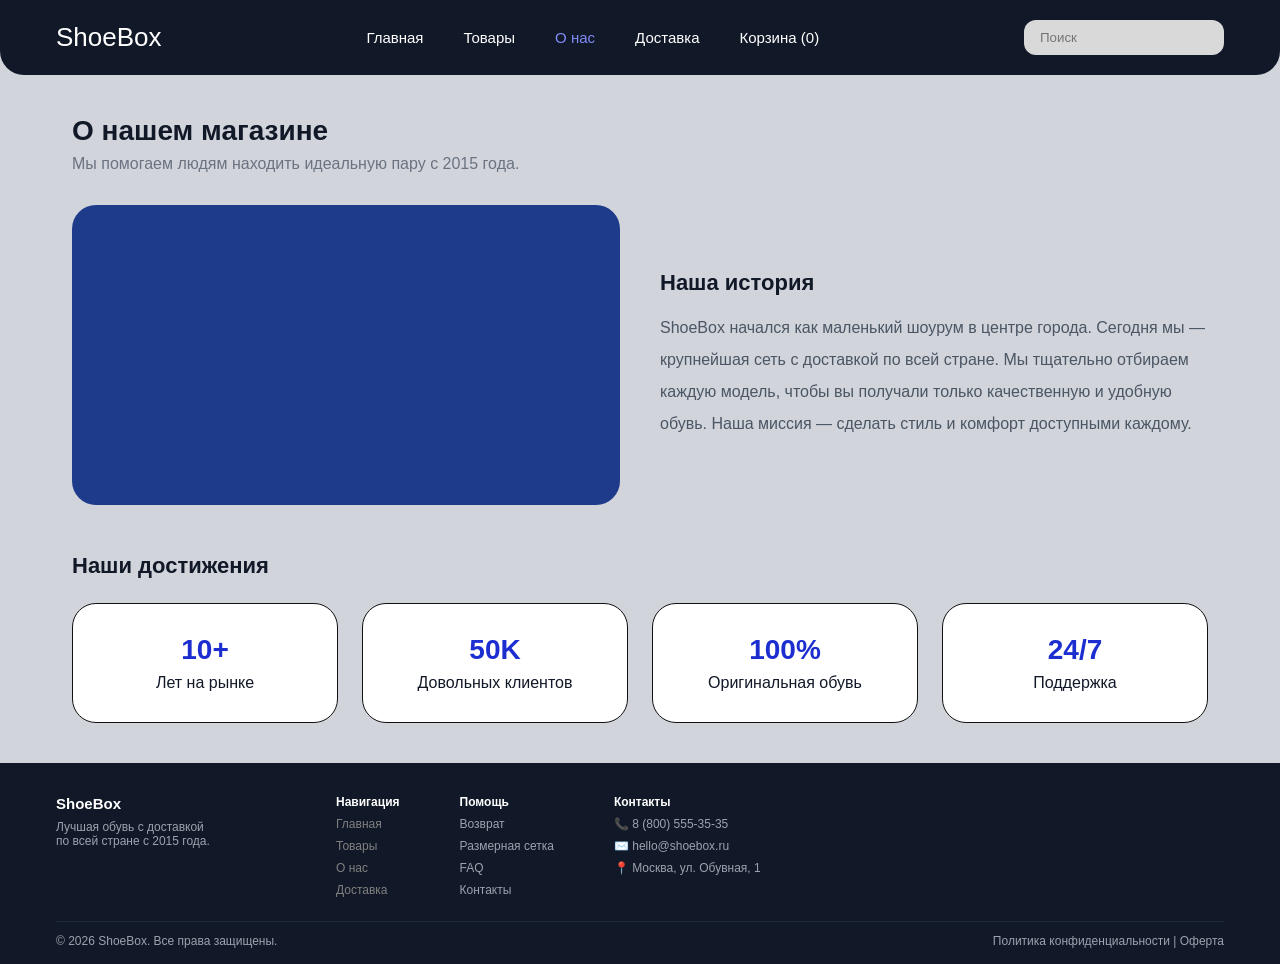
==== about.html @ 84747a0d "Добавлена страница о нас" ====
<!DOCTYPE html>
<html lang="ru">
<head>
<meta charset="UTF-8">
<meta name="viewport" content="width=device-width, initial-scale=1">
<title>ShoeBox — О нас</title>
<link rel="stylesheet" href="style.css">
</head>
<body>
<header>
  <a href="index.html" class="logo">ShoeBox</a>
  <nav>
    <a href="index.html" class="">Главная</a>
    <a href="shop.html" class="">Товары</a>
    <a href="about.html" class="active">О нас</a>
    <a href="delivery.html" class="">Доставка</a>
    <a href="cart.html" class="">Корзина (<span id="count">0</span>)</a>
  </nav>
  <input type="text" placeholder="Поиск">
</header>
<main>
<h1>О нашем магазине</h1>
<p class="sub">Мы помогаем людям находить идеальную пару с 2015 года.</p>
<div class="about">
  <div class="photo"></div>
  <div>
    <h3 style="font-size:22px;margin-bottom:16px">Наша история</h3>
    <p style="color:#4b5563;line-height:2">ShoeBox начался как маленький шоурум в центре города. Сегодня мы — крупнейшая сеть с доставкой по всей стране. Мы тщательно отбираем каждую модель, чтобы вы получали только качественную и удобную обувь. Наша миссия — сделать стиль и комфорт доступными каждому.</p>
  </div>
</div>
<h2 style="font-weight:700;font-size:22px">Наши достижения</h2>
<div class="grid4">
  <div class="stat"><b>10+</b>Лет на рынке</div>
  <div class="stat"><b>50K</b>Довольных клиентов</div>
  <div class="stat"><b>100%</b>Оригинальная обувь</div>
  <div class="stat"><b>24/7</b>Поддержка</div>
</div>
</main>
<footer>
  <div class="fcols">
    <div style="min-width:220px"><b style="font-size:15px">ShoeBox</b><span>Лучшая обувь с доставкой<br>по всей стране с 2015 года.</span></div>
    <div><b>Навигация</b><a href="index.html">Главная</a><a href="shop.html">Товары</a><a href="about.html">О нас</a><a href="delivery.html">Доставка</a></div>
    <div><b>Помощь</b><span>Возврат</span><span>Размерная сетка</span><span>FAQ</span><span>Контакты</span></div>
    <div><b>Контакты</b><span>📞 8 (800) 555-35-35</span><span>✉️ hello@shoebox.ru</span><span>📍 Москва, ул. Обувная, 1</span></div>
  </div>
  <div class="bottom">
    <span>© 2026 ShoeBox. Все права защищены.</span>
    <span>Политика конфиденциальности | Оферта</span>
  </div>
</footer>
<script src="script.js"></script>
</body>
</html>
---- style.css ----
* {
  box-sizing: border-box;
  margin: 0;
  padding: 0;
}

body {
  font-family: Inter, Arial, sans-serif;
  background: #d1d5db;
  color: #111827;
}

a {
  color: inherit;
  text-decoration: none;
}

/* шапка */
header {
  background: #111827;
  border-radius: 0 0 24px 24px;
  padding: 20px 56px;
  display: flex;
  align-items: center;
  justify-content: space-between;
  gap: 20px;
  flex-wrap: wrap;
}

.logo {
  color: #fff;
  font-size: 26px;
}

nav {
  display: flex;
  gap: 40px;
}

nav a {
  color: #fff;
  font-size: 15px;
}

nav a.active {
  color: #818cf8;
}

header input {
  background: #d9d9d9;
  border: 0;
  border-radius: 12px;
  padding: 10px 16px;
  width: 200px;
}

main {
  max-width: 1200px;
  margin: 0 auto;
  padding: 40px 32px;
  min-height: 70vh;
}

h1 {
  font-size: 28px;
  margin-bottom: 8px;
}

h2 {
  font-size: 26px;
  font-weight: 400;
  margin: 48px 0 24px;
}

.sub {
  color: #6b7280;
  margin-bottom: 32px;
}

/* общие блоки */
.card {
  background: #f3f4f6;
  border: 1px solid #111;
  border-radius: 14px;
  padding: 24px;
}

.grid3 {
  display: grid;
  grid-template-columns: repeat(3, 1fr);
  gap: 24px;
}

.grid4 {
  display: grid;
  grid-template-columns: repeat(4, 1fr);
  gap: 24px;
}

.emoji {
  font-size: 72px;
  text-align: center;
}

.center {
  text-align: center;
}

.btn {
  background: #4b5563;
  color: #fff;
  border: 0;
  border-radius: 14px;
  padding: 18px 52px;
  font-size: 16px;
  cursor: pointer;
  display: inline-block;
}

.buy {
  background: #6366f1;
  color: #fff;
  border: 0;
  border-radius: 14px;
  padding: 10px 18px;
  font-weight: 700;
  font-size: 13px;
  cursor: pointer;
}

.price {
  color: #2563eb;
  font-weight: 700;
  font-size: 18px;
}

/* главная */

.new {
  background: #fff;
  padding: 30px;
  display: flex;
  justify-content: space-between;
  align-items: center;
  gap: 20px;
  flex-wrap: wrap;
}

.new h1 {
  font-size: 44px;
}

.new p {
  font-size: 12px;
  color: #374151;
  margin: 12px 0 60px;
}

.pop {
  display: flex;
  justify-content: space-between;
  align-items: flex-end;
}
.card-center img{
  width: 100px;
}


.shop {
  display: grid;
  grid-template-columns: 220px 1fr;
  gap: 24px;
  align-items: start;
}

.filters {
  background: #fff;
  border-radius: 20px;
  padding: 20px;
}

.filters h3 {
  margin: 18px 0 10px;
  font-size: 14px;
}

.filters label {
  display: block;
  font-size: 12px;
  margin: 6px 0;
}

.filters input[type=number] {
  width: 48%;
  padding: 8px;
  border: 1px solid #e5e7eb;
  border-radius: 8px;
  background: #f3f4f6;
}

.filters button {
  width: 100%;
  margin-top: 20px;
  padding: 14px;
}

.product {
  background: #fff;
  border-radius: 20px;
  padding: 16px;
}

.product .pic {
  background: #f3f4f6;
  height: 160px;
  display: flex;
  align-items: center;
  justify-content: center;
  font-size: 70px;
  margin-bottom: 12px;
}

.product p {
  font-size: 12px;
  color: #6b7280;
  margin: 10px 0;
}

.product button {
  width: 100%;
  background: #f3f4f6;
  border: 0;
  border-radius: 12px;
  padding: 12px;
  font-weight: 700;
  cursor: pointer;
}


.about {
  display: grid;
  grid-template-columns: 1fr 1fr;
  gap: 40px;
  align-items: center;
}

.about .photo {
  background: #1e3a8a;
  border-radius: 24px;
  height: 300px;
  display: flex;
  align-items: center;
  justify-content: center;
  font-size: 90px;
}

.stat {
  background: #fff;
  border: 1px solid #111;
  border-radius: 24px;
  padding: 30px 10px;
  text-align: center;
}

.stat b {
  display: block;
  color: #1d2ed1;
  font-size: 28px;
  margin-bottom: 8px;
}
* {
    box-sizing: border-box;
    margin: 0;
    padding: 0;
}

body {
    font-family: Inter, Arial, sans-serif;
    background: #d1d5db;
    color: #111827;
}

a {
    color: grey;
    text-decoration: none;
}


header {
    background: #111827;
    border-radius: 0 0 24px 24px;
    padding: 20px 56px;
    display: flex;
    align-items: center;
    justify-content: space-between;
    gap: 20px;
    flex-wrap: wrap;
}

.logo {
    color: #fff;
    font-size: 26px;
}

nav {
    display: flex;
    gap: 40px;
}

nav a {
    color: #fff;
    font-size: 15px;
}

nav a.active {
    color: #818cf8;
}

header input {
    background: #d9d9d9;
    border: 0;
    border-radius: 12px;
    padding: 10px 16px;
    width: 200px;
}

main {
    max-width: 1200px;
    margin: 0 auto;
    padding: 40px 32px;
    min-height: 70vh;
}

h1 {
    font-size: 28px;
    margin-bottom: 8px;
}

h2 {
    font-size: 26px;
    font-weight: 400;
    margin: 48px 0 24px;
}

.sub {
    color: #6b7280;
    margin-bottom: 32px;
}


.card {
    background: #f3f4f6;
    border: 1px solid #111;
    border-radius: 14px;
    padding: 24px;
}

.grid3 {
    display: grid;
    grid-template-columns: repeat(3, 1fr);
    gap: 24px;
}

.grid4 {
    display: grid;
    grid-template-columns: repeat(4, 1fr);
    gap: 24px;
}

.emoji {
    font-size: 72px;
    text-align: center;
}

.center {
    text-align: center;
}

.btn {
    background: #4b5563;
    color: #fff;
    border: 0;
    border-radius: 14px;
    padding: 18px 52px;
    font-size: 16px;
    cursor: pointer;
    display: inline-block;
}

.buy {
    background: #6366f1;
    color: #fff;
    border: 0;
    border-radius: 14px;
    padding: 10px 18px;
    font-weight: 700;
    font-size: 13px;
    cursor: pointer;
}

.price {
    color: #2563eb;
    font-weight: 700;
    font-size: 18px;
}

footer {
    background: #111827;
    color: #9ca3af;
    padding: 32px 56px 16px;
    font-size: 12px;
}

.fcols {
    display: flex;
    gap: 60px;
    flex-wrap: wrap;
}

.fcols div {
    display: flex;
    flex-direction: column;
    gap: 8px;
}

.fcols b {
    color: #fff;
}

.bottom {
    border-top: 1px solid #1f2937;
    margin-top: 24px;
    padding-top: 12px;
    display: flex;
    justify-content: space-between;
}
.about {
  display: grid;
  grid-template-columns: 1fr 1fr;
  gap: 40px;
  align-items: center;
}

.about .photo {
  background: #1e3a8a;
  border-radius: 24px;
  height: 300px;
  display: flex;
  align-items: center;
  justify-content: center;
  font-size: 90px;
}

.stat {
  background: #fff;
  border: 1px solid #111;
  border-radius: 24px;
  padding: 30px 10px;
  text-align: center;
}

.stat b {
  display: block;
  color: #1d2ed1;
  font-size: 28px;
  margin-bottom: 8px;
}
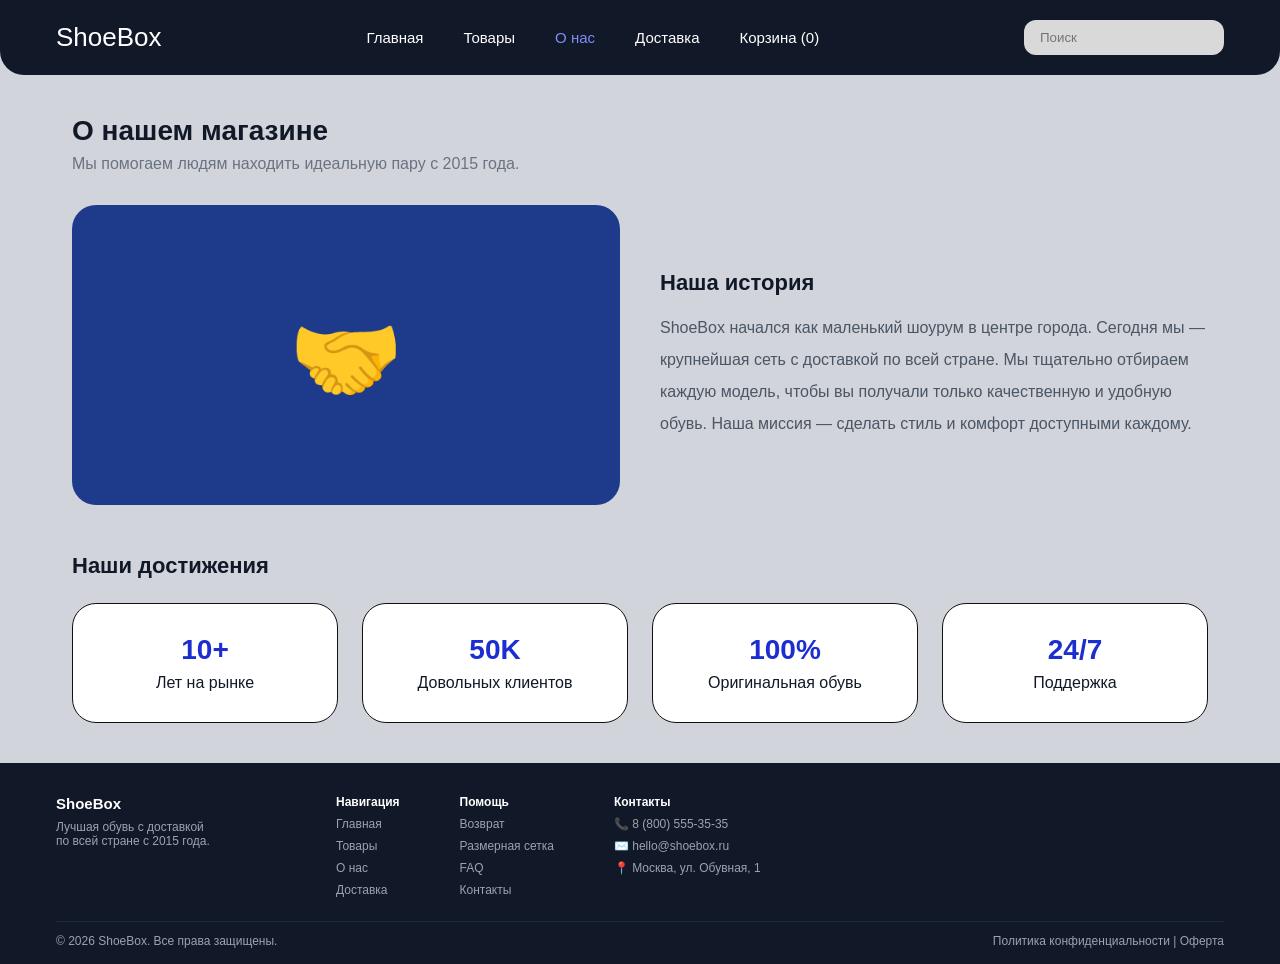
==== commit f99cdfde: "все без  картинок" ====
--- a/about.html
+++ b/about.html
@@ -22,7 +22,7 @@
 <h1>О нашем магазине</h1>
 <p class="sub">Мы помогаем людям находить идеальную пару с 2015 года.</p>
 <div class="about">
-  <div class="photo"></div>
+  <div class="photo">🤝</div>
   <div>
     <h3 style="font-size:22px;margin-bottom:16px">Наша история</h3>
     <p style="color:#4b5563;line-height:2">ShoeBox начался как маленький шоурум в центре города. Сегодня мы — крупнейшая сеть с доставкой по всей стране. Мы тщательно отбираем каждую модель, чтобы вы получали только качественную и удобную обувь. Наша миссия — сделать стиль и комфорт доступными каждому.</p>
--- a/style.css
+++ b/style.css
@@ -1,468 +1,74 @@
-* {
-  box-sizing: border-box;
-  margin: 0;
-  padding: 0;
-}
-
-body {
-  font-family: Inter, Arial, sans-serif;
-  background: #d1d5db;
-  color: #111827;
-}
-
-a {
-  color: inherit;
-  text-decoration: none;
-}
+* { box-sizing: border-box; margin: 0; padding: 0; }
+body { font-family: Inter, Arial, sans-serif; background: #d1d5db; color: #111827; }
+a { color: inherit; text-decoration: none; }
 
 /* шапка */
-header {
-  background: #111827;
-  border-radius: 0 0 24px 24px;
-  padding: 20px 56px;
-  display: flex;
-  align-items: center;
-  justify-content: space-between;
-  gap: 20px;
-  flex-wrap: wrap;
-}
+header { background: #111827; border-radius: 0 0 24px 24px; padding: 20px 56px; display: flex; align-items: center; justify-content: space-between; gap: 20px; flex-wrap: wrap; }
+.logo { color: #fff; font-size: 26px; }
+nav { display: flex; gap: 40px; }
+nav a { color: #fff; font-size: 15px; }
+nav a.active { color: #818cf8; }
+header input { background: #d9d9d9; border: 0; border-radius: 12px; padding: 10px 16px; width: 200px; }
 
-.logo {
-  color: #fff;
-  font-size: 26px;
-}
-
-nav {
-  display: flex;
-  gap: 40px;
-}
-
-nav a {
-  color: #fff;
-  font-size: 15px;
-}
-
-nav a.active {
-  color: #818cf8;
-}
-
-header input {
-  background: #d9d9d9;
-  border: 0;
-  border-radius: 12px;
-  padding: 10px 16px;
-  width: 200px;
-}
-
-main {
-  max-width: 1200px;
-  margin: 0 auto;
-  padding: 40px 32px;
-  min-height: 70vh;
-}
-
-h1 {
-  font-size: 28px;
-  margin-bottom: 8px;
-}
-
-h2 {
-  font-size: 26px;
-  font-weight: 400;
-  margin: 48px 0 24px;
-}
-
-.sub {
-  color: #6b7280;
-  margin-bottom: 32px;
-}
+main { max-width: 1200px; margin: 0 auto; padding: 40px 32px; min-height: 70vh; }
+h1 { font-size: 28px; margin-bottom: 8px; }
+h2 { font-size: 26px; font-weight: 400; margin: 48px 0 24px; }
+.sub { color: #6b7280; margin-bottom: 32px; }
 
 /* общие блоки */
-.card {
-  background: #f3f4f6;
-  border: 1px solid #111;
-  border-radius: 14px;
-  padding: 24px;
-}
-
-.grid3 {
-  display: grid;
-  grid-template-columns: repeat(3, 1fr);
-  gap: 24px;
-}
-
-.grid4 {
-  display: grid;
-  grid-template-columns: repeat(4, 1fr);
-  gap: 24px;
-}
-
-.emoji {
-  font-size: 72px;
-  text-align: center;
-}
-
-.center {
-  text-align: center;
-}
-
-.btn {
-  background: #4b5563;
-  color: #fff;
-  border: 0;
-  border-radius: 14px;
-  padding: 18px 52px;
-  font-size: 16px;
-  cursor: pointer;
-  display: inline-block;
-}
-
-.buy {
-  background: #6366f1;
-  color: #fff;
-  border: 0;
-  border-radius: 14px;
-  padding: 10px 18px;
-  font-weight: 700;
-  font-size: 13px;
-  cursor: pointer;
-}
-
-.price {
-  color: #2563eb;
-  font-weight: 700;
-  font-size: 18px;
-}
+.card { background: #f3f4f6; border: 1px solid #111; border-radius: 14px; padding: 24px; }
+.grid3 { display: grid; grid-template-columns: repeat(3, 1fr); gap: 24px; }
+.grid4 { display: grid; grid-template-columns: repeat(4, 1fr); gap: 24px; }
+.emoji { font-size: 72px; text-align: center; }
+.center { text-align: center; }
+.btn { background: #4b5563; color: #fff; border: 0; border-radius: 14px; padding: 18px 52px; font-size: 16px; cursor: pointer; display: inline-block; }
+.buy { background: #6366f1; color: #fff; border: 0; border-radius: 14px; padding: 10px 18px; font-weight: 700; font-size: 13px; cursor: pointer; }
+.price { color: #2563eb; font-weight: 700; font-size: 18px; }
 
 /* главная */
+.hero { background: #fff; padding: 30px; display: flex; justify-content: space-between; align-items: center; gap: 20px; flex-wrap: wrap; }
+.hero h1 { font-size: 44px; }
+.hero p { font-size: 12px; color: #374151; margin: 12px 0 60px; }
+.pop { display: flex; justify-content: space-between; align-items: flex-end; }
 
-.new {
-  background: #fff;
-  padding: 30px;
-  display: flex;
-  justify-content: space-between;
-  align-items: center;
-  gap: 20px;
-  flex-wrap: wrap;
+/* товары */
+.shop { display: grid; grid-template-columns: 220px 1fr; gap: 24px; align-items: start; }
+.filters { background: #fff; border-radius: 20px; padding: 20px; }
+.filters h3 { margin: 18px 0 10px; font-size: 14px; }
+.filters label { display: block; font-size: 12px; margin: 6px 0; }
+.filters input[type=number] { width: 48%; padding: 8px; border: 1px solid #e5e7eb; border-radius: 8px; background: #f3f4f6; }
+.filters button { width: 100%; margin-top: 20px; padding: 14px; }
+.product { background: #fff; border-radius: 20px; padding: 16px; }
+.product .pic { background: #f3f4f6; height: 160px; display: flex; align-items: center; justify-content: center; font-size: 70px; margin-bottom: 12px; }
+.product p { font-size: 12px; color: #6b7280; margin: 10px 0; }
+.product button { width: 100%; background: #f3f4f6; border: 0; border-radius: 12px; padding: 12px; font-weight: 700; cursor: pointer; }
+
+/* корзина */
+.cart-item { background: #fff; border-radius: 14px; padding: 16px 20px; display: flex; justify-content: space-between; align-items: center; margin-bottom: 12px; }
+.cart-item button { background: none; border: 0; color: #dc2626; cursor: pointer; }
+#total { font-size: 20px; font-weight: 700; margin-top: 20px; }
+
+/* о нас */
+.about { display: grid; grid-template-columns: 1fr 1fr; gap: 40px; align-items: center; }
+.about .photo { background: #1e3a8a; border-radius: 24px; height: 300px; display: flex; align-items: center; justify-content: center; font-size: 90px; }
+.stat { background: #fff; border: 1px solid #111; border-radius: 24px; padding: 30px 10px; text-align: center; }
+.stat b { display: block; color: #1d2ed1; font-size: 28px; margin-bottom: 8px; }
+
+/* доставка */
+.dcard { background: #fff; border: 1px solid #111; border-radius: 20px; padding: 24px; }
+.dcard h3 { font-weight: 400; font-size: 22px; margin-bottom: 18px; }
+.dcard p { color: #4b5563; font-size: 14px; margin: 12px 0; }
+.map { background: #e5e7eb; border: 1px solid #111; height: 300px; display: flex; align-items: center; justify-content: center; font-size: 60px; }
+
+/* подвал */
+footer { background: #111827; color: #9ca3af; padding: 32px 56px 16px; font-size: 12px; }
+.fcols { display: flex; gap: 60px; flex-wrap: wrap; }
+.fcols div { display: flex; flex-direction: column; gap: 8px; }
+.fcols b { color: #fff; }
+.bottom { border-top: 1px solid #1f2937; margin-top: 24px; padding-top: 12px; display: flex; justify-content: space-between; }
+
+@media (max-width: 800px) {
+  header, footer { padding-left: 20px; padding-right: 20px; }
+  nav { gap: 18px; }
+  .grid3, .grid4, .shop, .about { grid-template-columns: 1fr; }
 }
-
-.new h1 {
-  font-size: 44px;
-}
-
-.new p {
-  font-size: 12px;
-  color: #374151;
-  margin: 12px 0 60px;
-}
-
-.pop {
-  display: flex;
-  justify-content: space-between;
-  align-items: flex-end;
-}
-.card-center img{
-  width: 100px;
-}
-
-
-.shop {
-  display: grid;
-  grid-template-columns: 220px 1fr;
-  gap: 24px;
-  align-items: start;
-}
-
-.filters {
-  background: #fff;
-  border-radius: 20px;
-  padding: 20px;
-}
-
-.filters h3 {
-  margin: 18px 0 10px;
-  font-size: 14px;
-}
-
-.filters label {
-  display: block;
-  font-size: 12px;
-  margin: 6px 0;
-}
-
-.filters input[type=number] {
-  width: 48%;
-  padding: 8px;
-  border: 1px solid #e5e7eb;
-  border-radius: 8px;
-  background: #f3f4f6;
-}
-
-.filters button {
-  width: 100%;
-  margin-top: 20px;
-  padding: 14px;
-}
-
-.product {
-  background: #fff;
-  border-radius: 20px;
-  padding: 16px;
-}
-
-.product .pic {
-  background: #f3f4f6;
-  height: 160px;
-  display: flex;
-  align-items: center;
-  justify-content: center;
-  font-size: 70px;
-  margin-bottom: 12px;
-}
-
-.product p {
-  font-size: 12px;
-  color: #6b7280;
-  margin: 10px 0;
-}
-
-.product button {
-  width: 100%;
-  background: #f3f4f6;
-  border: 0;
-  border-radius: 12px;
-  padding: 12px;
-  font-weight: 700;
-  cursor: pointer;
-}
-
-
-.about {
-  display: grid;
-  grid-template-columns: 1fr 1fr;
-  gap: 40px;
-  align-items: center;
-}
-
-.about .photo {
-  background: #1e3a8a;
-  border-radius: 24px;
-  height: 300px;
-  display: flex;
-  align-items: center;
-  justify-content: center;
-  font-size: 90px;
-}
-
-.stat {
-  background: #fff;
-  border: 1px solid #111;
-  border-radius: 24px;
-  padding: 30px 10px;
-  text-align: center;
-}
-
-.stat b {
-  display: block;
-  color: #1d2ed1;
-  font-size: 28px;
-  margin-bottom: 8px;
-}
-* {
-    box-sizing: border-box;
-    margin: 0;
-    padding: 0;
-}
-
-body {
-    font-family: Inter, Arial, sans-serif;
-    background: #d1d5db;
-    color: #111827;
-}
-
-a {
-    color: grey;
-    text-decoration: none;
-}
-
-
-header {
-    background: #111827;
-    border-radius: 0 0 24px 24px;
-    padding: 20px 56px;
-    display: flex;
-    align-items: center;
-    justify-content: space-between;
-    gap: 20px;
-    flex-wrap: wrap;
-}
-
-.logo {
-    color: #fff;
-    font-size: 26px;
-}
-
-nav {
-    display: flex;
-    gap: 40px;
-}
-
-nav a {
-    color: #fff;
-    font-size: 15px;
-}
-
-nav a.active {
-    color: #818cf8;
-}
-
-header input {
-    background: #d9d9d9;
-    border: 0;
-    border-radius: 12px;
-    padding: 10px 16px;
-    width: 200px;
-}
-
-main {
-    max-width: 1200px;
-    margin: 0 auto;
-    padding: 40px 32px;
-    min-height: 70vh;
-}
-
-h1 {
-    font-size: 28px;
-    margin-bottom: 8px;
-}
-
-h2 {
-    font-size: 26px;
-    font-weight: 400;
-    margin: 48px 0 24px;
-}
-
-.sub {
-    color: #6b7280;
-    margin-bottom: 32px;
-}
-
-
-.card {
-    background: #f3f4f6;
-    border: 1px solid #111;
-    border-radius: 14px;
-    padding: 24px;
-}
-
-.grid3 {
-    display: grid;
-    grid-template-columns: repeat(3, 1fr);
-    gap: 24px;
-}
-
-.grid4 {
-    display: grid;
-    grid-template-columns: repeat(4, 1fr);
-    gap: 24px;
-}
-
-.emoji {
-    font-size: 72px;
-    text-align: center;
-}
-
-.center {
-    text-align: center;
-}
-
-.btn {
-    background: #4b5563;
-    color: #fff;
-    border: 0;
-    border-radius: 14px;
-    padding: 18px 52px;
-    font-size: 16px;
-    cursor: pointer;
-    display: inline-block;
-}
-
-.buy {
-    background: #6366f1;
-    color: #fff;
-    border: 0;
-    border-radius: 14px;
-    padding: 10px 18px;
-    font-weight: 700;
-    font-size: 13px;
-    cursor: pointer;
-}
-
-.price {
-    color: #2563eb;
-    font-weight: 700;
-    font-size: 18px;
-}
-
-footer {
-    background: #111827;
-    color: #9ca3af;
-    padding: 32px 56px 16px;
-    font-size: 12px;
-}
-
-.fcols {
-    display: flex;
-    gap: 60px;
-    flex-wrap: wrap;
-}
-
-.fcols div {
-    display: flex;
-    flex-direction: column;
-    gap: 8px;
-}
-
-.fcols b {
-    color: #fff;
-}
-
-.bottom {
-    border-top: 1px solid #1f2937;
-    margin-top: 24px;
-    padding-top: 12px;
-    display: flex;
-    justify-content: space-between;
-}
-.about {
-  display: grid;
-  grid-template-columns: 1fr 1fr;
-  gap: 40px;
-  align-items: center;
-}
-
-.about .photo {
-  background: #1e3a8a;
-  border-radius: 24px;
-  height: 300px;
-  display: flex;
-  align-items: center;
-  justify-content: center;
-  font-size: 90px;
-}
-
-.stat {
-  background: #fff;
-  border: 1px solid #111;
-  border-radius: 24px;
-  padding: 30px 10px;
-  text-align: center;
-}
-
-.stat b {
-  display: block;
-  color: #1d2ed1;
-  font-size: 28px;
-  margin-bottom: 8px;
-}
-
